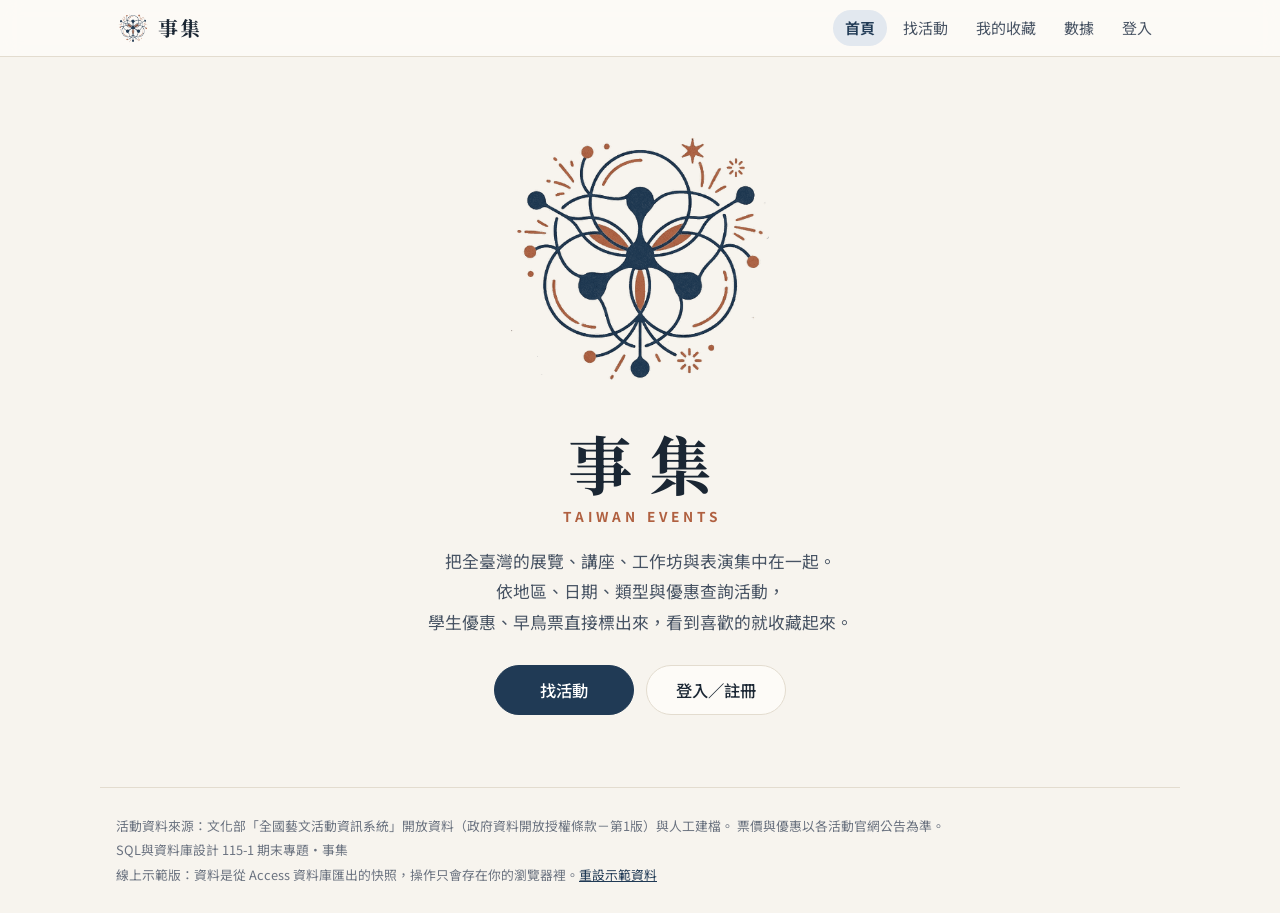
==== index.html @ 09410ba6 "線上示範版網站" ====
<!doctype html>
<html lang="zh-Hant">
<head>
  <meta charset="utf-8">
  <meta name="viewport" content="width=device-width, initial-scale=1, viewport-fit=cover">
  <title>事集</title>
  <meta name="theme-color" content="#203a55">
  <link rel="icon" type="image/png" href="favicon.png">
  <link rel="preconnect" href="https://fonts.googleapis.com">
  <link rel="preconnect" href="https://fonts.gstatic.com" crossorigin>
  <link rel="stylesheet" href="https://fonts.googleapis.com/css2?family=Noto+Sans+TC:wght@400;500;700&family=Noto+Serif+TC:wght@600;700&display=swap">
  <link rel="stylesheet" href="style.css">
</head>
<body>
  <header class="topbar">
    <div class="topbar-inner">
      <a href="#/" class="brand"><img class="brand-logo" src="logo.png" alt="" width="34" height="34">事集</a>
      <nav class="nav" aria-label="主選單">
        <a href="#/" data-nav="home">首頁</a>
        <a href="#/search" data-nav="search">找活動</a>
        <a href="#/saves" data-nav="saves" data-roles="guest,使用者">我的收藏</a>
        <a href="#/merchant" data-nav="merchant" data-roles="商家" hidden>商家後台</a>
        <a href="#/admin" data-nav="admin" data-roles="管理員" hidden>管理員後台</a>
        <a href="#/stats" data-nav="stats">數據</a>
        <a href="#/login" data-nav="login" id="nav-account">登入</a>
      </nav>
    </div>
  </header>

  <main id="app" class="container" tabindex="-1"></main>

  <footer class="footer container">
    <p>活動資料來源：文化部「全國藝文活動資訊系統」開放資料（政府資料開放授權條款－第1版）與人工建檔。
      票價與優惠以各活動官網公告為準。</p>
    <p>SQL與資料庫設計 115-1 期末專題・事集</p>
    <p>線上示範版：資料是從 Access 資料庫匯出的快照，操作只會存在你的瀏覽器裡。<a href="#/" id="demo-reset">重設示範資料</a></p>
  </footer>

  <div id="toast" class="toast" role="status" aria-live="polite" hidden></div>
  <div id="tooltip" class="tooltip" role="tooltip" hidden></div>

  <script src="data.js"></script>
  <script src="mock-api.js"></script>
  <script src="app.js"></script>
</body>
</html>
---- style.css ----
/* 事集：顏色都用變數，深色模式只換變數
   配色取自 logo：米白底 #f7f4ee、深藍 #203a55（主色）、赭紅 #b06040（點綴、優惠） */
:root {
  color-scheme: light;
  --bg: #f7f4ee;              /* 和 logo 底色相同 */
  --surface: #fdfbf7;
  --surface-2: #f0ebe1;
  --line: #e3dccf;
  --text: #1a2633;
  --text-2: #475363;
  --text-3: #6b7380;
  --accent: #203a55;          /* 主色＝logo 的深藍，也是圖表的單一系列色 */
  --accent-ink: #203a55;      /* 主色當文字用時（對比 ≥ 4.5） */
  --accent-soft: #e2e8ef;
  --brand-2: #b06040;         /* logo 的赭紅，只當裝飾 */
  --logo-plate: transparent;  /* logo 是去背的；深色模式要墊米白底，深藍線條才看得到 */
  --deal: #9c4f2c;            /* 優惠標籤文字（赭紅加深，對比 ≥ 4.5） */
  --deal-soft: #f6e4d8;
  --ok: #2e7048;
  --ok-soft: #e3efe4;
  --warn: #8a5a00;
  --warn-soft: #f8ecd2;
  --danger: #b42318;
  --shadow: 0 1px 2px rgb(32 58 85 / .06), 0 4px 16px rgb(32 58 85 / .06);
  --radius: 14px;
  /* 字體：內文 Noto Sans TC、品牌名稱與標題 Noto Serif TC（Google Fonts；離線時改用系統字體） */
  --font: "Noto Sans TC", system-ui, "Microsoft JhengHei UI", "Microsoft JhengHei", "PingFang TC", sans-serif;
  --font-display: "Noto Serif TC", "Noto Sans TC", "Microsoft JhengHei", serif;
}
@media (prefers-color-scheme: dark) {
  :root:not([data-theme="light"]) {
    color-scheme: dark;
    --bg: #0f1720; --surface: #16202b; --surface-2: #1e2a37; --line: #2b3846;
    --text: #f2eee7; --text-2: #c4c0b7; --text-3: #9b988f;
    --accent: #4a76a8; --accent-ink: #a9c4e6; --accent-soft: #1c2b3d; --brand-2: #d98a62; --logo-plate: #f2eee7;
    --deal: #eba27e; --deal-soft: #3a2519; --ok: #7fd3a0; --ok-soft: #17301f;
    --warn: #f0c35c; --warn-soft: #362c14; --danger: #ff8a80;
    --shadow: 0 1px 2px rgb(0 0 0 / .4);
  }
}
:root[data-theme="dark"] {
  color-scheme: dark;
  --bg: #0f1720; --surface: #16202b; --surface-2: #1e2a37; --line: #2b3846;
  --text: #f2eee7; --text-2: #c4c0b7; --text-3: #9b988f;
  --accent: #4a76a8; --accent-ink: #a9c4e6; --accent-soft: #1c2b3d; --brand-2: #d98a62; --logo-plate: #f2eee7;
  --deal: #eba27e; --deal-soft: #3a2519; --ok: #7fd3a0; --ok-soft: #17301f;
  --warn: #f0c35c; --warn-soft: #362c14; --danger: #ff8a80;
  --shadow: 0 1px 2px rgb(0 0 0 / .4);
}

* { box-sizing: border-box; }
html { -webkit-text-size-adjust: 100%; }
body { margin: 0; background: var(--bg); color: var(--text); font: 15px/1.6 var(--font); }
a { color: var(--accent-ink); }
button, input, select { font: inherit; color: inherit; }
[hidden] { display: none !important; }
.container { max-width: 1080px; margin: 0 auto; padding-inline: max(16px, env(safe-area-inset-left)); }
main.container { padding-block: 20px 40px; min-height: 70vh; outline: none; }
h1, h2, h3 { line-height: 1.3; margin: 0 0 .5em; }
h1, .brand, .home-name { font-family: var(--font-display); font-weight: 700; }
h1 { font-size: 1.6rem; }
h2 { font-size: 1.15rem; }
.muted { color: var(--text-3); }
.small { font-size: .85rem; }
.sr-only { position: absolute; width: 1px; height: 1px; overflow: hidden; clip: rect(0 0 0 0); white-space: nowrap; }

/* ---------- 頂端列 ---------- */
.topbar { position: sticky; top: 0; z-index: 10; background: color-mix(in srgb, var(--surface) 88%, transparent);
  backdrop-filter: blur(10px); border-bottom: 1px solid var(--line); padding-top: env(safe-area-inset-top, 0px); }
.topbar-inner { max-width: 1080px; margin: 0 auto; padding: 10px 16px; display: flex; align-items: center; gap: 16px; flex-wrap: wrap; }
.brand { display: flex; align-items: center; gap: 8px; font-weight: 700; font-size: 1.25rem; letter-spacing: .08em; color: var(--text); text-decoration: none; }
.brand-logo { width: 34px; height: 34px; padding: 2px; border-radius: 50%; background: var(--logo-plate); }
.nav { display: flex; gap: 4px; margin-left: auto; flex-wrap: wrap; }
.nav a { padding: 6px 12px; border-radius: 999px; color: var(--text-2); text-decoration: none; }
.nav a:hover { background: var(--surface-2); }
.nav a[aria-current="page"] { background: var(--accent-soft); color: var(--accent-ink); font-weight: 600; }

/* ---------- 通用元件 ---------- */
.card { background: var(--surface); border: 1px solid var(--line); border-radius: var(--radius); box-shadow: var(--shadow); }
.panel { padding: 18px 20px; }
.btn { display: inline-flex; align-items: center; justify-content: center; gap: 6px; padding: 9px 16px; border-radius: 10px;
  border: 1px solid var(--line); background: var(--surface); cursor: pointer; text-decoration: none; color: var(--text); font-weight: 500; }
.btn:hover { background: var(--surface-2); }
.btn-primary { background: var(--accent); border-color: var(--accent); color: #fff; }
.btn-primary:hover { background: color-mix(in srgb, var(--accent) 88%, #000); }
.btn-saved { background: var(--ok-soft); border-color: transparent; color: var(--ok); }
.btn[disabled] { opacity: .6; cursor: default; }
.btn-text { border: 0; background: none; padding: 4px 6px; color: var(--accent-ink); cursor: pointer; }
:focus-visible { outline: 3px solid color-mix(in srgb, var(--accent) 55%, transparent); outline-offset: 2px; }

.tag { display: inline-block; padding: 1px 9px; border-radius: 999px; font-size: .8rem; font-weight: 500;
  background: var(--surface-2); color: var(--text-2); white-space: nowrap; }
.tag-deal { background: var(--deal-soft); color: var(--deal); }
.tag-free { background: var(--ok-soft); color: var(--ok); }
.tag-warn { background: var(--warn-soft); color: var(--warn); }

.field { display: flex; flex-direction: column; gap: 4px; min-width: 0; }
.field > span { font-size: .82rem; color: var(--text-2); font-weight: 500; }
.input { width: 100%; padding: 9px 11px; border: 1px solid var(--line); border-radius: 10px; background: var(--surface); min-width: 0; }
.input:focus { border-color: var(--accent); outline: none; box-shadow: 0 0 0 3px var(--accent-soft); }

/* ---------- 首頁 ---------- */
.home-hero { min-height: calc(100vh - 230px); display: grid; align-content: center; justify-items: center; text-align: center; padding: 24px 0; }
.home-art { position: relative; width: min(300px, 64vw); aspect-ratio: 1; margin-bottom: 12px; }
.home-art::before { content: ""; position: absolute; inset: 0; border-radius: 50%; background: var(--logo-plate); }
.home-art img { position: absolute; inset: 0; width: 100%; height: 100%; padding: 7%; }
.home-name { font-size: clamp(2.6rem, 9vw, 4rem); letter-spacing: .25em; text-indent: .25em; margin: 0; }
.eyebrow { color: var(--brand-2); font-weight: 700; letter-spacing: .3em; text-indent: .3em; font-size: .85rem; margin: 2px 0 18px; }
.lead { color: var(--text-2); font-size: 1.05rem; line-height: 1.8; max-width: 32em; margin: 0; }
.home-actions { display: flex; gap: 12px; flex-wrap: wrap; justify-content: center; margin-top: 28px; }
.home-actions .btn { min-width: 140px; padding: 11px 24px; font-size: 1.02rem; border-radius: 999px; }

.hero { padding: 8px 0 18px; }
.hero h1 { font-size: clamp(1.5rem, 4vw, 2rem); }
.hero p { color: var(--text-2); margin: 0; }

.filters { padding: 16px 18px; display: grid; gap: 14px; }
.filter-row { display: grid; gap: 12px; grid-template-columns: 2fr 1fr 1fr; }
.filter-row.dates { grid-template-columns: 1fr 1fr 2fr; align-items: end; }
@media (max-width: 720px) {
  .filter-row, .filter-row.dates { grid-template-columns: 1fr 1fr; }
  .filter-row:not(.dates) > :first-child { grid-column: 1 / -1; }
  .filter-row.dates > :last-child { grid-column: 1 / -1; }
}
.chips { display: flex; gap: 6px; flex-wrap: wrap; }
.chip { position: relative; }
.chip input { position: absolute; opacity: 0; pointer-events: none; }
.chip span { display: inline-block; padding: 5px 12px; border-radius: 999px; border: 1px solid var(--line);
  background: var(--surface); cursor: pointer; font-size: .9rem; user-select: none; }
.chip input:checked + span { background: var(--accent); border-color: var(--accent); color: #fff; }
.chip input:focus-visible + span { outline: 3px solid color-mix(in srgb, var(--accent) 55%, transparent); outline-offset: 2px; }
.chip-label { font-size: .82rem; color: var(--text-2); font-weight: 500; margin-bottom: 4px; }
.quick-dates { display: flex; gap: 6px; flex-wrap: wrap; }
.filter-actions { display: flex; gap: 10px; align-items: center; flex-wrap: wrap; justify-content: space-between; }

.strip { margin: 22px 0 6px; }
.strip-head { display: flex; align-items: baseline; justify-content: space-between; gap: 8px; }
.strip-list { display: grid; grid-auto-flow: column; grid-auto-columns: minmax(240px, 300px); gap: 12px; overflow-x: auto;
  padding: 4px 2px 10px; scroll-snap-type: x mandatory; }
.strip-item { scroll-snap-align: start; padding: 14px 16px; text-decoration: none; color: inherit; display: grid; gap: 6px; }
.strip-item:hover { border-color: var(--accent); }
.strip-item > .tag { justify-self: start; }

.results-head { display: flex; align-items: center; justify-content: space-between; gap: 12px; margin: 24px 0 12px; flex-wrap: wrap; }
.results-head .input { width: auto; }
.grid { display: grid; gap: 14px; grid-template-columns: repeat(auto-fill, minmax(min(100%, 300px), 1fr)); }
.event-card { padding: 16px 18px; display: flex; flex-direction: column; gap: 8px; text-decoration: none; color: inherit;
  transition: border-color .15s, transform .15s; }
.event-card:hover { border-color: var(--accent); transform: translateY(-1px); }
.event-card h3 { font-size: 1.02rem; margin: 0; display: -webkit-box; -webkit-line-clamp: 2; -webkit-box-orient: vertical; overflow: hidden; }
.event-meta { color: var(--text-2); font-size: .88rem; display: grid; gap: 2px; }
.event-meta div { overflow: hidden; text-overflow: ellipsis; white-space: nowrap; }
.price-row { display: flex; align-items: baseline; gap: 8px; flex-wrap: wrap; margin-top: auto; padding-top: 6px; border-top: 1px dashed var(--line); }
.price { font-weight: 700; font-size: 1.05rem; }
.price-old { color: var(--text-3); text-decoration: line-through; font-size: .88rem; }
.empty { padding: 40px 20px; text-align: center; color: var(--text-2); }
.more { display: flex; justify-content: center; margin-top: 18px; }

/* ---------- 活動詳情 ---------- */
.back { display: inline-block; margin-bottom: 12px; }
.detail { display: grid; gap: 18px; grid-template-columns: minmax(0, 1fr) 320px; align-items: start; }
@media (max-width: 860px) { .detail { grid-template-columns: 1fr; } }
.detail-head { padding: 22px 24px; }
.detail-head .tags { display: flex; gap: 6px; flex-wrap: wrap; margin-bottom: 10px; }
.side { position: sticky; top: 76px; display: grid; gap: 14px; }
.price-box { padding: 18px 20px; display: grid; gap: 10px; }
.price-big { font-size: 1.7rem; font-weight: 700; line-height: 1.1; }
.list { list-style: none; margin: 0; padding: 0; }
.list > li { padding: 12px 0; border-top: 1px solid var(--line); }
.list > li:first-child { border-top: 0; }
.session-time { font-weight: 600; }
.discount { display: flex; justify-content: space-between; gap: 12px; align-items: flex-start; }
.discount.expired { opacity: .55; }
.discount .amount { font-weight: 700; white-space: nowrap; }
.description { white-space: pre-wrap; overflow-wrap: anywhere; color: var(--text-2); }
.description.clamped { max-height: 16em; overflow: hidden; -webkit-mask-image: linear-gradient(#000 70%, transparent); mask-image: linear-gradient(#000 70%, transparent); }

/* ---------- 收藏 ---------- */
.reminder { display: flex; gap: 12px; align-items: center; padding: 12px 16px; background: var(--warn-soft);
  border-radius: 12px; color: var(--text); text-decoration: none; }
.reminder + .reminder { margin-top: 8px; }
.reminder b { color: var(--warn); }
.save-row { display: flex; gap: 12px; align-items: center; justify-content: space-between; padding: 14px 18px; }
.save-row + .save-row { border-top: 1px solid var(--line); }
.save-row a { color: var(--text); font-weight: 600; text-decoration: none; }
.save-row a:hover { color: var(--accent-ink); }

/* ---------- 數據 ---------- */
.stats-grid { display: grid; gap: 16px; grid-template-columns: repeat(auto-fit, minmax(min(100%, 420px), 1fr)); }
.hero-number { font-size: 3.2rem; font-weight: 700; line-height: 1; letter-spacing: -.02em; }
.bars { display: grid; gap: 8px; margin-top: 10px; }
.bar-row { display: grid; grid-template-columns: 6.5em minmax(0, 1fr); align-items: center; gap: 10px; cursor: default; }
.bar-label { color: var(--text-2); font-size: .9rem; text-align: right; overflow: hidden; text-overflow: ellipsis; white-space: nowrap; }
.bar-track { display: flex; align-items: center; gap: 8px; min-height: 28px; }
.bar { height: 20px; background: var(--accent); border-radius: 0 4px 4px 0; min-width: 2px; }
.bar-value { font-size: .85rem; color: var(--text); font-variant-numeric: tabular-nums; white-space: nowrap; }
.bar-row:hover .bar, .bar-row:focus-visible .bar { background: color-mix(in srgb, var(--accent) 80%, var(--text)); }
.rank { counter-reset: rank; }
.rank li { counter-increment: rank; display: grid; grid-template-columns: 2em minmax(0, 1fr) auto; gap: 10px; align-items: center; }
.rank li::before { content: counter(rank); font-weight: 700; color: var(--text-3); text-align: center; font-variant-numeric: tabular-nums; }
.rank a { color: var(--text); text-decoration: none; overflow: hidden; text-overflow: ellipsis; white-space: nowrap; }
.rank a:hover { color: var(--accent-ink); }
details.table-view summary { cursor: pointer; color: var(--accent-ink); font-size: .88rem; margin-top: 12px; }
.data-table { width: 100%; border-collapse: collapse; font-size: .88rem; margin-top: 8px; }
.data-table th, .data-table td { padding: 6px 8px; border-bottom: 1px solid var(--line); text-align: left; }
.data-table td.num, .data-table th.num { text-align: right; font-variant-numeric: tabular-nums; }

/* ---------- 登入 ---------- */
.auth { max-width: 420px; margin: 20px auto; padding: 24px; display: grid; gap: 16px; }
.tabs { display: grid; grid-template-columns: 1fr 1fr; background: var(--surface-2); border-radius: 10px; padding: 4px; }
.tabs button { border: 0; background: none; padding: 8px; border-radius: 8px; cursor: pointer; color: var(--text-2); }
.tabs button[aria-selected="true"] { background: var(--surface); color: var(--text); font-weight: 600; box-shadow: var(--shadow); }
.form { display: grid; gap: 12px; }
.error { color: var(--danger); font-size: .9rem; min-height: 1.2em; margin: 0; }

/* ---------- 商家、管理員後台 ---------- */
.chip-rows { display: grid; gap: 14px; grid-template-columns: repeat(auto-fit, minmax(min(100%, 320px), 1fr)); }
.notice { background: var(--warn-soft); border-radius: 12px; padding: 12px 16px; margin-bottom: 14px; }
.page-head { display: flex; align-items: flex-start; justify-content: space-between; gap: 12px; flex-wrap: wrap; margin-bottom: 14px; }
.page-head p { margin: 0; }
.status-tabs { display: flex; gap: 6px; flex-wrap: wrap; margin: 14px 0; }
.status-tabs button { border: 1px solid var(--line); background: var(--surface); border-radius: 999px; padding: 5px 12px; cursor: pointer; }
.status-tabs button[aria-selected="true"] { background: var(--accent); border-color: var(--accent); color: #fff; }
.status-tabs .count { font-variant-numeric: tabular-nums; opacity: .75; margin-left: 2px; }
.admin-tabs { max-width: 320px; margin-bottom: 4px; }
.admin-search { display: flex; gap: 8px; margin-bottom: 6px; }
.admin-search .input { max-width: 360px; }
.admin-row { display: flex; gap: 12px; align-items: center; justify-content: space-between; padding: 14px 18px; }
.admin-row + .admin-row { border-top: 1px solid var(--line); }
.admin-row a { color: var(--text); font-weight: 600; text-decoration: none; overflow-wrap: anywhere; }
.admin-row a:hover { color: var(--accent-ink); }
.row-actions { display: flex; gap: 8px; flex-wrap: wrap; justify-content: flex-end; flex-shrink: 0; }
@media (max-width: 640px) { .admin-row { flex-direction: column; align-items: stretch; } .row-actions { justify-content: flex-start; } }
.btn-danger, .btn-danger:hover { background: var(--danger); border-color: var(--danger); color: #fff; }
.form-grid { display: grid; gap: 12px; grid-template-columns: repeat(auto-fit, minmax(min(100%, 220px), 1fr)); }
.field.wide { grid-column: 1 / -1; }
textarea.input { resize: vertical; font: inherit; }
.venue-new { border: 1px dashed var(--line); border-radius: 10px; padding: 10px 14px; display: grid; gap: 10px; }
.venue-new[open] { display: grid; }
.venue-new summary { cursor: pointer; color: var(--accent-ink); }
.venue-new .btn { justify-self: start; margin-top: 10px; }
.discount-row { display: grid; gap: 10px; align-items: end; padding: 12px 0; border-top: 1px solid var(--line);
  grid-template-columns: 1.1fr .8fr 2fr 1.2fr 1.2fr auto; }
.discount-row .field.wide { grid-column: auto; }
@media (max-width: 860px) { .discount-row { grid-template-columns: 1fr 1fr; } .discount-row .field.wide { grid-column: 1 / -1; } }
#add-discount { margin-top: 10px; }
.save-title { font-weight: 600; color: var(--text-3); }

/* ---------- 其他 ---------- */
.footer { color: var(--text-3); font-size: .8rem; padding-block: 24px calc(24px + env(safe-area-inset-bottom, 0px)); border-top: 1px solid var(--line); }
.footer p { margin: 4px 0; }
.toast { position: fixed; left: 50%; bottom: calc(24px + env(safe-area-inset-bottom, 0px)); transform: translateX(-50%);
  background: var(--text); color: var(--bg); padding: 10px 18px; border-radius: 999px; box-shadow: var(--shadow); z-index: 30; max-width: calc(100% - 32px); }
.tooltip { position: fixed; z-index: 40; pointer-events: none; background: var(--text); color: var(--bg); padding: 6px 10px;
  border-radius: 8px; font-size: .82rem; max-width: 260px; }
.skeleton { background: linear-gradient(90deg, var(--surface-2), var(--line), var(--surface-2)); background-size: 200% 100%;
  animation: shimmer 1.2s infinite; border-radius: var(--radius); min-height: 150px; }
@keyframes shimmer { to { background-position: -200% 0; } }
@media (prefers-reduced-motion: reduce) { .skeleton { animation: none; } .event-card { transition: none; } }
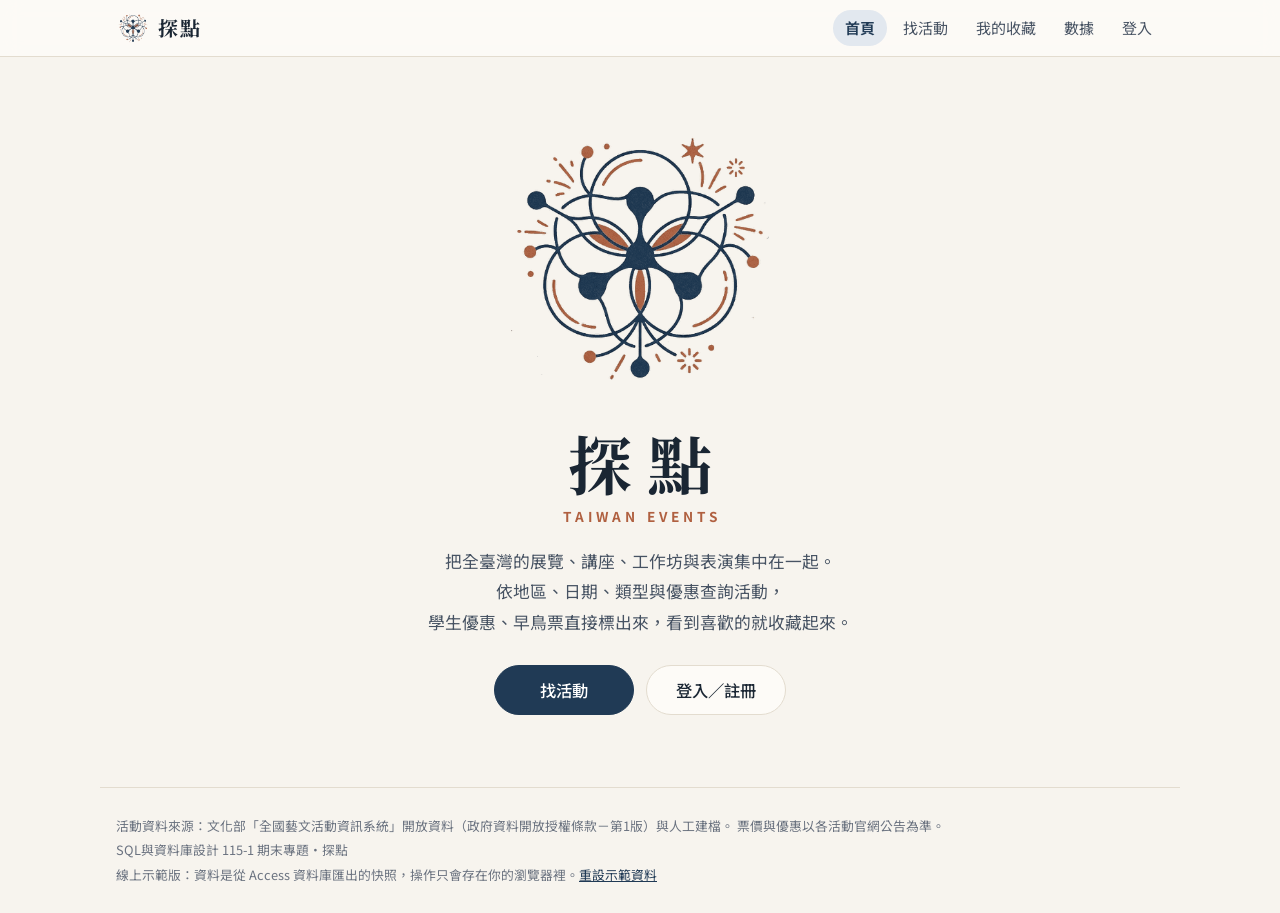
==== commit 11710a1b: "名稱改為「探點」" ====
--- a/index.html
+++ b/index.html
@@ -3,7 +3,7 @@
 <head>
   <meta charset="utf-8">
   <meta name="viewport" content="width=device-width, initial-scale=1, viewport-fit=cover">
-  <title>事集</title>
+  <title>探點</title>
   <meta name="theme-color" content="#203a55">
   <link rel="icon" type="image/png" href="favicon.png">
   <link rel="preconnect" href="https://fonts.googleapis.com">
@@ -14,7 +14,7 @@
 <body>
   <header class="topbar">
     <div class="topbar-inner">
-      <a href="#/" class="brand"><img class="brand-logo" src="logo.png" alt="" width="34" height="34">事集</a>
+      <a href="#/" class="brand"><img class="brand-logo" src="logo.png" alt="" width="34" height="34">探點</a>
       <nav class="nav" aria-label="主選單">
         <a href="#/" data-nav="home">首頁</a>
         <a href="#/search" data-nav="search">找活動</a>
@@ -32,7 +32,7 @@
   <footer class="footer container">
     <p>活動資料來源：文化部「全國藝文活動資訊系統」開放資料（政府資料開放授權條款－第1版）與人工建檔。
       票價與優惠以各活動官網公告為準。</p>
-    <p>SQL與資料庫設計 115-1 期末專題・事集</p>
+    <p>SQL與資料庫設計 115-1 期末專題・探點</p>
     <p>線上示範版：資料是從 Access 資料庫匯出的快照，操作只會存在你的瀏覽器裡。<a href="#/" id="demo-reset">重設示範資料</a></p>
   </footer>
 
--- a/style.css
+++ b/style.css
@@ -1,4 +1,4 @@
-/* 事集：顏色都用變數，深色模式只換變數
+/* 探點：顏色都用變數，深色模式只換變數
    配色取自 logo：米白底 #f7f4ee、深藍 #203a55（主色）、赭紅 #b06040（點綴、優惠） */
 :root {
   color-scheme: light;
